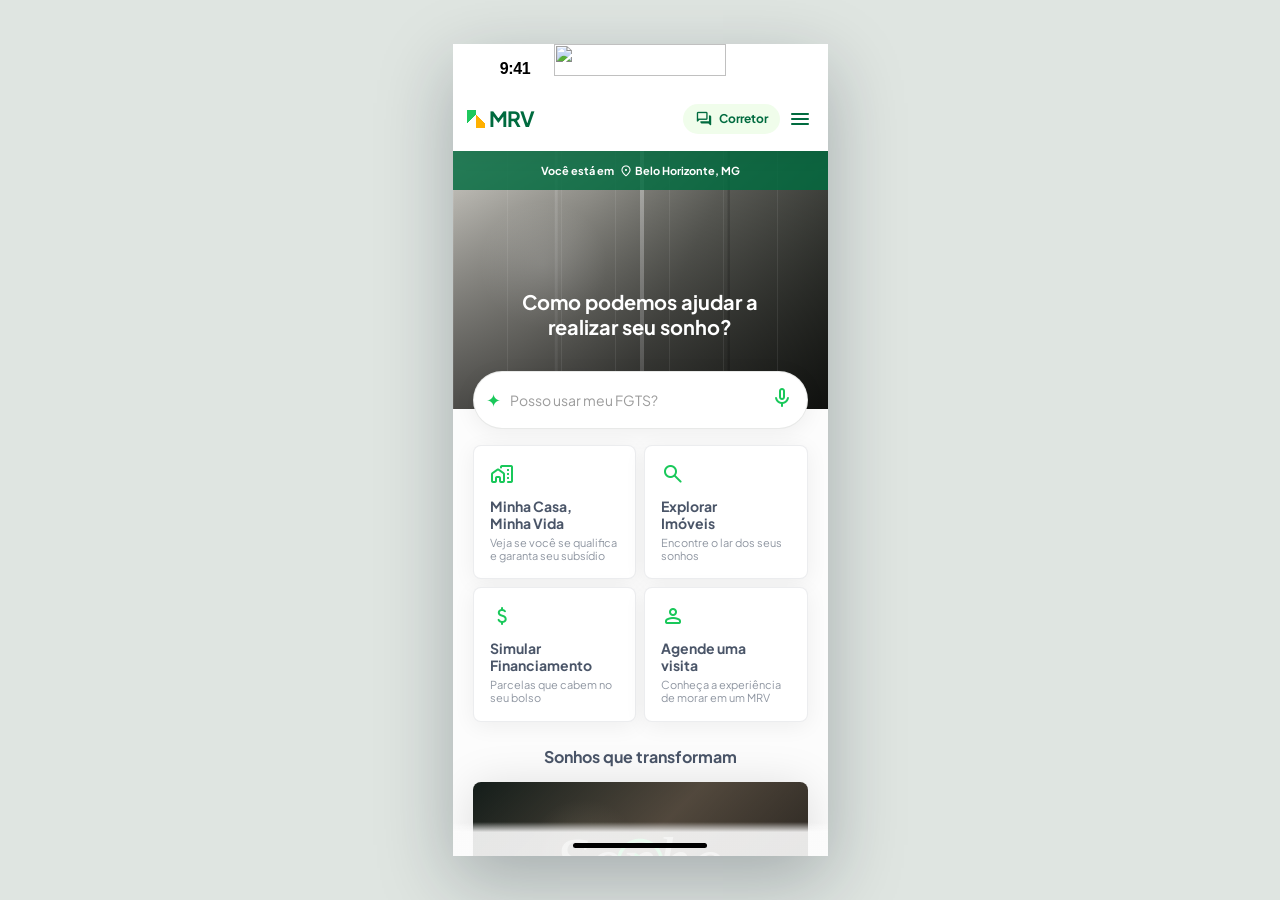
==== index.html @ 311d045f "Initial AI design prototype" ====
<!doctype html>
<html lang="pt-BR">
  <head>
    <meta charset="UTF-8" />
    <meta name="viewport" content="width=device-width, initial-scale=1.0" />
    <title>O Novo Conhecer</title>
    <link rel="preconnect" href="https://fonts.googleapis.com" />
    <link rel="preconnect" href="https://fonts.gstatic.com" crossorigin />
    <link
      href="https://fonts.googleapis.com/css2?family=Material+Symbols+Rounded:opsz,wght,FILL,GRAD@20..48,400,0,0&family=Plus+Jakarta+Sans:wght@400;500;600;700;800"
      rel="stylesheet"
    />
    <link rel="stylesheet" href="./styles.css" />
  </head>
  <body>
    <main class="phone-shell" aria-label="Tela inicial MRV">
      <div class="status-bar" aria-label="Status bar iOS" data-node-id="366:16620" data-name="StatusBar">
        <img
          class="figma-notch"
          src="https://www.figma.com/api/mcp/asset/ece293e5-51d0-4421-b374-fecf5cb0e4fd"
          alt=""
          aria-hidden="true"
        />
        <span class="status-time" data-node-id="1:164">9:41</span>
        <div class="status-icons" aria-hidden="true" data-node-id="I366:16620;839:7141">
          <img
            class="figma-signal"
            src="https://www.figma.com/api/mcp/asset/12b77ed7-d008-4577-a94e-94675d9222b3"
            alt=""
          />
          <img
            class="figma-wifi"
            src="https://www.figma.com/api/mcp/asset/548a55bd-0d71-4fa5-9547-a8ae0a1365d3"
            alt=""
          />
          <span class="figma-battery" data-node-id="1:184">
            <img
              class="battery-outline"
              src="https://www.figma.com/api/mcp/asset/8850a799-9190-4ea7-8a4b-840b930d4a95"
              alt=""
            />
            <img
              class="battery-end"
              src="https://www.figma.com/api/mcp/asset/3847302f-d151-4d03-8fcf-9837c7a10e49"
              alt=""
            />
            <img
              class="battery-fill"
              src="https://www.figma.com/api/mcp/asset/0d9a660a-bb91-4ddc-89e8-e6b5e5849ae8"
              alt=""
            />
          </span>
        </div>
      </div>

      <div class="app-frame is-loading" id="app">
        <div class="skeleton-screen" aria-hidden="true">
          <div class="sk-header">
            <span></span>
            <span></span>
          </div>
          <div class="sk-hero"></div>
          <div class="sk-search"></div>
          <div class="sk-grid">
            <span></span>
            <span></span>
            <span></span>
            <span></span>
          </div>
          <div class="sk-line"></div>
          <div class="sk-video"></div>
          <div class="sk-line short"></div>
          <div class="sk-list">
            <span></span>
            <span></span>
            <span></span>
          </div>
        </div>

        <section class="content" aria-live="polite">
          <header class="topbar reveal">
            <a class="brand" href="#" aria-label="MRV">
              <span class="brand-mark"></span>
              <strong>MRV</strong>
            </a>
            <div class="top-actions">
              <button class="broker-badge" type="button">
                <span class="material-symbols-rounded">forum</span>
                Corretor
              </button>
              <button class="icon-button" type="button" aria-label="Abrir menu">
                <span class="material-symbols-rounded">menu</span>
              </button>
            </div>
          </header>

          <section class="hero reveal">
            <div class="location-strip">
              <span>Você está em</span>
              <strong><span class="material-symbols-rounded">location_on</span>Belo Horizonte, MG</strong>
            </div>
            <h1>Como podemos ajudar a realizar seu sonho?</h1>
          </section>

          <section class="assistant-panel reveal">
            <label class="ai-search" aria-label="Pergunte para a assistente MRV">
              <span class="sparkle" aria-hidden="true">✦</span>
              <span class="prompt-rotator">
                <span class="prompt-track">
                  <span>Posso usar meu FGTS?</span>
                  <span>Encontrar o imóvel perfeito pra mim</span>
                  <span>Como financio meu apartamento?</span>
                  <span>Eu consigo comprar um apartamento?</span>
                </span>
              </span>
              <button type="button" aria-label="Usar microfone">
                <span class="material-symbols-rounded">mic</span>
              </button>
            </label>

            <div class="action-grid">
              <article class="action-card">
                <span class="material-symbols-rounded">maps_home_work</span>
                <h2>Minha Casa, Minha Vida</h2>
                <p>Veja se você se qualifica e garanta seu subsídio</p>
              </article>
              <article class="action-card">
                <span class="material-symbols-rounded">search</span>
                <h2>Explorar Imóveis</h2>
                <p>Encontre o lar dos seus sonhos</p>
              </article>
              <article class="action-card">
                <span class="material-symbols-rounded">attach_money</span>
                <h2>Simular Financiamento</h2>
                <p>Parcelas que cabem no seu bolso</p>
              </article>
              <article class="action-card">
                <span class="material-symbols-rounded">person</span>
                <h2>Agende uma visita</h2>
                <p>Conheça a experiência de morar em um MRV</p>
              </article>
            </div>
          </section>

          <section class="story reveal">
            <h2>Sonhos que transformam</h2>
            <button class="video-card" type="button" aria-label="Reproduzir vídeo Sonhos que transformam">
              <span class="script-word" aria-hidden="true">Sonho</span>
              <span class="play-ring material-symbols-rounded">play_circle</span>
            </button>
            <p>
              Um lar é um lugar onde pessoas conectam histórias, compartilham realizações e constroem seus sonhos.
              Mais de 1 milhão de brasileiros moram em um MRV! Mas não é só assim que a gente transforma a realidade -
              nós vamos além!
            </p>
          </section>

          <section class="cities reveal">
            <p>
              A MRV facilita a conquista da casa própria com apartamentos à venda de forma segura, digital e sem
              burocracia em 160 cidades:
            </p>
            <div class="state-list">
              <button type="button">São Paulo <span class="material-symbols-rounded">keyboard_arrow_down</span></button>
              <button type="button">Rio de Janeiro <span class="material-symbols-rounded">keyboard_arrow_down</span></button>
              <button type="button">Minas Gerais <span class="material-symbols-rounded">keyboard_arrow_down</span></button>
              <button type="button">Bahia <span class="material-symbols-rounded">keyboard_arrow_down</span></button>
            </div>
          </section>

          <footer class="footer reveal">
            <div class="footer-brand"><strong>MRV</strong><span>&CO</span></div>
            <p>MRV, construindo sonhos que transformam o mundo.</p>
            <nav class="social-links" aria-label="Redes sociais">
              <a href="#" aria-label="Facebook"><span class="material-symbols-rounded">thumb_up</span></a>
              <a href="#" aria-label="TikTok"><span class="material-symbols-rounded">music_note</span></a>
              <a href="#" aria-label="Instagram"><span class="material-symbols-rounded">photo_camera</span></a>
              <a href="#" aria-label="X"><span class="material-symbols-rounded">alternate_email</span></a>
              <a href="#" aria-label="YouTube"><span class="material-symbols-rounded">smart_display</span></a>
              <a href="#" aria-label="LinkedIn"><span class="material-symbols-rounded">work</span></a>
            </nav>
            <nav class="footer-links" aria-label="Links institucionais">
              <a href="#">Política de privacidade</a>
              <a href="#">Código de Conduta</a>
              <a href="#">Nova Marca</a>
              <a href="#">Mapa do Site</a>
            </nav>
            <small>2024 Todos os direitos reservados</small>
          </footer>
        </section>
      </div>

      <div class="home-indicator" aria-label="Home indicator iOS" data-node-id="366:16623" data-name="HomeIndicator">
        <span data-node-id="I366:16623;5:3093" data-name="Home Indicator"></span>
      </div>
    </main>
    <script src="./app.js"></script>
  </body>
</html>
---- styles.css ----
:root {
  --green: #006b3f;
  --green-2: #19c85a;
  --orange: #ff7b22;
  --text: #4a5568;
  --text-dark: #242625;
  --muted: rgba(74, 85, 104, 0.62);
  --line: rgba(74, 85, 104, 0.1);
  --paper: #ffffff;
  --screen: #fcfcfc;
  --shadow: 0 4px 22.5px rgba(0, 0, 0, 0.06);
}

* {
  box-sizing: border-box;
}

body {
  min-height: 100vh;
  margin: 0;
  display: grid;
  place-items: center;
  background: #dfe5e1;
  color: var(--text);
  font-family: "Plus Jakarta Sans", -apple-system, BlinkMacSystemFont, "Segoe UI", sans-serif;
}

button,
a {
  font: inherit;
}

.material-symbols-rounded {
  color: var(--green-2);
  direction: ltr;
  display: inline-block;
  font-family: "Material Symbols Rounded";
  font-size: 24px;
  font-style: normal;
  font-weight: normal;
  letter-spacing: normal;
  line-height: 1;
  text-transform: none;
  white-space: nowrap;
  word-wrap: normal;
  -webkit-font-feature-settings: "liga";
  -webkit-font-smoothing: antialiased;
}

.phone-shell {
  width: 375px;
  height: 812px;
  position: relative;
  overflow: hidden;
  background: var(--screen);
  box-shadow: 0 24px 70px rgba(16, 24, 40, 0.28);
}

.status-bar {
  position: absolute;
  z-index: 10;
  top: 0;
  left: 0;
  width: 375px;
  height: 47px;
  background: #fff;
  color: #000;
}

.status-time {
  position: absolute;
  top: 14px;
  left: 35.5px;
  width: 54px;
  text-align: center;
  font-size: 16px;
  font-weight: 700;
  line-height: 21px;
  font-family: -apple-system, BlinkMacSystemFont, "SF Pro Text", sans-serif;
  letter-spacing: -0.32px;
}

.figma-notch {
  position: absolute;
  top: 0;
  left: 50%;
  width: 172px;
  height: 32px;
  transform: translateX(-50%);
}

.status-icons {
  position: absolute;
  top: 19px;
  right: 15.3px;
  display: flex;
  align-items: center;
  gap: 7.5px;
}

.figma-signal {
  width: 18px;
  height: 12px;
  display: block;
}

.figma-wifi {
  width: 17px;
  height: 11.834px;
  display: block;
}

.figma-battery {
  position: relative;
  display: inline-block;
  width: 27.401px;
  height: 13px;
}

.figma-battery img {
  position: absolute;
  display: block;
}

.battery-outline {
  top: 0;
  left: 0;
  width: 25px;
  height: 13px;
}

.battery-end {
  top: 4.89px;
  right: 0;
  width: 1.401px;
  height: 4.22px;
}

.battery-fill {
  top: 2px;
  left: 2px;
  width: 21px;
  height: 9px;
}

.app-frame {
  width: 100%;
  height: 100%;
  overflow-y: auto;
  overflow-x: hidden;
  padding-top: 47px;
  padding-bottom: 34px;
  scrollbar-width: none;
}

.app-frame::-webkit-scrollbar {
  display: none;
}

.content {
  min-height: 1218px;
  background: var(--screen);
  opacity: 1;
  transition: opacity 260ms ease;
}

.is-loading .content {
  opacity: 0;
  pointer-events: none;
}

.topbar {
  position: sticky;
  z-index: 8;
  top: 0;
  height: 60px;
  padding: 16px 16px 20px 14px;
  display: flex;
  align-items: center;
  justify-content: space-between;
  background: #fff;
  box-shadow: var(--shadow);
}

.brand {
  display: inline-flex;
  align-items: center;
  gap: 4px;
  width: 90px;
  height: 24px;
  text-decoration: none;
  color: var(--green);
  font-size: 21px;
  font-weight: 800;
  letter-spacing: -1px;
  line-height: 24px;
}

.brand-mark {
  width: 18px;
  height: 18px;
  display: inline-block;
  background:
    linear-gradient(135deg, #1fc85d 0 50%, transparent 50%) left / 50% 100% no-repeat,
    linear-gradient(45deg, #ffb000 0 50%, transparent 50%) right bottom / 50% 100% no-repeat;
}

.top-actions {
  display: flex;
  align-items: center;
  gap: 8px;
}

.broker-badge,
.icon-button {
  border: 0;
  background: transparent;
  cursor: pointer;
}

.broker-badge {
  height: 30px;
  display: inline-flex;
  align-items: center;
  gap: 6px;
  padding: 6px 12px;
  border-radius: 110px;
  background: rgba(130, 235, 92, 0.12);
  color: var(--green);
  font-size: 12px;
  font-weight: 700;
  line-height: 1;
}

.broker-badge .material-symbols-rounded {
  color: var(--green);
  font-size: 18px;
}

.icon-button {
  width: 24px;
  height: 24px;
  padding: 0;
}

.icon-button .material-symbols-rounded {
  color: var(--green);
}

.hero {
  position: relative;
  height: 258px;
  display: grid;
  align-items: end;
  padding: 0 48px 70px;
  text-align: center;
  color: #fff;
  background:
    linear-gradient(180deg, rgba(0, 0, 0, 0.03) 0%, rgba(0, 0, 0, 0.56) 100%),
    linear-gradient(90deg, transparent 0 27%, rgba(255, 255, 255, 0.18) 27.3% 27.8%, transparent 28% 50%, rgba(255, 255, 255, 0.42) 50% 51%, transparent 51% 73%, rgba(0, 0, 0, 0.18) 73.4% 74%, transparent 74%),
    radial-gradient(circle at 24% 44%, rgba(255, 255, 255, 0.2), transparent 20%),
    linear-gradient(115deg, #d8d6cf 0%, #a09f98 32%, #656660 58%, #252823 100%);
  background-size: auto;
}

.hero::before {
  content: "";
  position: absolute;
  inset: 0;
  background: linear-gradient(90deg, rgba(255, 255, 255, 0.08) 0 1px, transparent 1px 100%);
  background-size: 54px 100%;
  pointer-events: none;
}

.location-strip {
  position: absolute;
  top: 0;
  left: 0;
  width: 100%;
  height: 39px;
  display: flex;
  align-items: center;
  justify-content: center;
  gap: 5px;
  background: rgba(0, 107, 63, 0.82);
  font-size: 11px;
  font-weight: 700;
}

.location-strip strong {
  display: inline-flex;
  align-items: center;
  gap: 2px;
}

.location-strip .material-symbols-rounded {
  color: #fff;
  font-size: 14px;
}

.hero h1 {
  position: relative;
  margin: 0;
  font-size: 20px;
  line-height: 1.25;
  font-weight: 700;
}

.assistant-panel {
  margin-top: -38px;
  padding: 0 20px;
  position: relative;
  z-index: 2;
}

.ai-search {
  height: 58px;
  display: flex;
  align-items: center;
  gap: 9px;
  padding: 0 11px 0 12px;
  border: 1px solid rgba(36, 38, 37, 0.1);
  border-radius: 45px;
  background: #fff;
  box-shadow: 0 4px 22.5px rgba(0, 0, 0, 0.06);
}

.sparkle {
  color: var(--green-2);
  font-size: 18px;
  line-height: 1;
}

.prompt-rotator {
  flex: 1;
  height: 20px;
  overflow: hidden;
  color: rgba(36, 38, 37, 0.46);
  font-size: 14px;
  font-weight: 400;
  line-height: 20px;
}

.prompt-track {
  display: block;
  animation: rotatePrompt 8s infinite;
}

.prompt-track span {
  display: block;
  overflow: hidden;
  text-overflow: ellipsis;
  white-space: nowrap;
}

.ai-search button {
  width: 28px;
  height: 28px;
  padding: 0;
  border: 0;
  background: transparent;
  cursor: pointer;
}

.ai-search .material-symbols-rounded {
  font-size: 24px;
}

.action-grid {
  display: grid;
  grid-template-columns: repeat(2, minmax(0, 1fr));
  gap: 8px;
  margin-top: 16px;
}

.action-card {
  min-height: 110px;
  margin: 0;
  padding: 16px;
  border: 1px solid var(--line);
  border-radius: 8px;
  background: #fff;
  box-shadow: var(--shadow);
}

.action-card .material-symbols-rounded {
  font-size: 24px;
}

.action-card h2 {
  max-width: 124px;
  margin: 8px 0 4px;
  color: var(--text);
  font-size: 14px;
  line-height: 1.2;
  font-weight: 700;
}

.action-card:nth-child(2) h2,
.action-card:nth-child(4) h2 {
  max-width: 96px;
}

.action-card p {
  margin: 0;
  color: rgba(74, 85, 104, 0.62);
  font-size: 11px;
  font-weight: 400;
  line-height: 1.22;
}

.story {
  padding: 25px 20px 0;
}

.story h2 {
  margin: 0 0 16px;
  color: var(--text);
  text-align: center;
  font-size: 16px;
  line-height: 1.2;
  font-weight: 700;
}

.video-card {
  position: relative;
  width: 335px;
  height: 159px;
  overflow: hidden;
  display: grid;
  place-items: center;
  border: 0;
  border-radius: 8px;
  background:
    linear-gradient(rgba(0, 0, 0, 0.36), rgba(0, 0, 0, 0.38)),
    radial-gradient(circle at 33% 44%, rgba(228, 212, 177, 0.24), transparent 22%),
    linear-gradient(135deg, #1f2d28 0%, #80715f 47%, #2c2823 100%);
  box-shadow: 0 4px 45px rgba(0, 0, 0, 0.13);
  cursor: pointer;
}

.script-word {
  position: absolute;
  color: rgba(255, 255, 255, 0.55);
  font-family: Georgia, serif;
  font-size: 68px;
  font-style: italic;
}

.play-ring {
  position: relative;
  color: #37e36f;
  font-size: 56px;
}

.story p,
.cities p {
  margin: 16px 0 0;
  color: var(--text);
  font-size: 14px;
  line-height: 1.5;
  font-weight: 400;
}

.cities {
  padding: 16px 20px 0;
}

.cities p {
  margin-top: 0;
  font-weight: 700;
}

.state-list {
  display: grid;
  gap: 8px;
  margin-top: 16px;
}

.state-list button {
  height: 42px;
  display: flex;
  align-items: center;
  justify-content: space-between;
  padding: 0 16px;
  border: 1px solid var(--line);
  border-radius: 8px;
  background: #fff;
  color: var(--text);
  font-size: 14px;
  font-weight: 400;
  box-shadow: var(--shadow);
  cursor: pointer;
}

.state-list .material-symbols-rounded {
  color: rgba(74, 85, 104, 0.55);
}

.footer {
  margin-top: 16px;
  min-height: 300px;
  padding: 28px 20px 41px;
  display: flex;
  flex-direction: column;
  align-items: center;
  gap: 16px;
  background: rgba(74, 85, 104, 0.1);
  text-align: center;
}

.footer-brand {
  font-size: 30px;
  font-weight: 800;
  line-height: 1;
  letter-spacing: -1px;
}

.footer-brand strong {
  color: var(--green);
}

.footer-brand span {
  color: var(--orange);
}

.footer p {
  width: 266px;
  margin: 0;
  font-size: 14px;
  line-height: 24px;
  font-weight: 400;
}

.social-links {
  display: flex;
  gap: 18px;
}

.social-links a {
  width: 20px;
  height: 20px;
  display: grid;
  place-items: center;
  color: var(--green);
  text-decoration: none;
}

.social-links .material-symbols-rounded {
  color: var(--green);
  font-size: 16px;
}

.footer-links {
  display: grid;
  gap: 8px;
}

.footer-links a,
.footer small {
  color: var(--text);
  font-size: 14px;
  line-height: 1.2;
  text-decoration: none;
}

.results-phone {
  position: relative;
  background: #fff;
}

.results-frame {
  position: relative;
  background: #fff;
  padding-bottom: 112px;
  overflow: hidden;
}

.figma-logo {
  width: 90px;
  height: 24px;
  display: block;
}

.figma-logo img {
  width: 90px;
  height: 24px;
  display: block;
  object-fit: contain;
}

.results-skeleton,
.results-content {
  min-height: 100%;
  background: #fff;
}

.results-skeleton {
  position: absolute;
  z-index: 5;
  inset: 107px 0 34px;
  transition: opacity 260ms ease, visibility 260ms ease;
}

.results-frame:not(.is-loading) .results-skeleton {
  opacity: 0;
  visibility: hidden;
}

.results-frame.is-loading .results-content {
  opacity: 0;
  pointer-events: none;
}

.results-content {
  height: calc(100% - 60px);
  overflow-y: auto;
  overflow-x: hidden;
  padding-bottom: 292px;
  scrollbar-width: none;
  opacity: 1;
  transition: opacity 260ms ease;
}

.results-content::-webkit-scrollbar {
  display: none;
}

.chat-query {
  min-height: 60px;
  display: flex;
  align-items: center;
  gap: 16px;
  padding: 20px;
  border-radius: 0 0 16px 16px;
  background: linear-gradient(100deg, #ecfae8 0%, #f6fff4 100%);
  color: var(--text);
}

.chat-query .material-symbols-rounded {
  color: #00a652;
  font-size: 20px;
}

.chat-query strong {
  font-size: 14px;
  font-weight: 700;
  line-height: 1.5;
}

.assistant-message {
  display: grid;
  grid-template-columns: 20px 1fr;
  gap: 16px;
  padding: 20px 20px 0;
}

.assistant-message .sparkle,
.assistant-loading .sparkle {
  color: #00a652;
  font-size: 20px;
}

.assistant-copy {
  display: grid;
  gap: 20px;
  color: var(--text);
  font-size: 14px;
  font-weight: 500;
  line-height: 1.6;
}

.assistant-copy p {
  margin: 0;
}

.results-frame:not(.is-loading) .assistant-message .sparkle {
  animation: chatSpark 520ms ease-out 80ms both;
}

.results-frame:not(.is-loading) .assistant-copy p {
  animation: chatMessageIn 520ms cubic-bezier(0.2, 0.8, 0.2, 1) both;
  animation-delay: var(--message-delay, 360ms);
}

.results-frame:not(.is-loading) .assistant-copy p:nth-child(3) {
  animation-delay: 360ms;
}

.assistant-loading {
  display: grid;
  grid-template-columns: 20px 1fr;
  gap: 16px;
  padding: 20px;
}

.loading-lines {
  display: grid;
  gap: 16px;
}

.loading-lines span {
  height: 24px;
  border-radius: 120px;
  background:
    linear-gradient(90deg, rgba(0, 107, 63, 0.08), rgba(25, 200, 90, 0.36), rgba(0, 107, 63, 0.08));
  background-size: 220% 100%;
  animation: shimmer 1.05s infinite linear;
}

.loading-lines span:nth-child(2) {
  width: 100%;
}

.loading-lines span:nth-child(3) {
  width: 100%;
}

.bottom-search {
  position: absolute;
  left: 16px;
  right: 16px;
  bottom: 50px;
  height: 36px;
  display: flex;
  align-items: center;
  gap: 10px;
  padding: 8px 12px;
  border: 1px solid rgba(36, 38, 37, 0.1);
  border-radius: 8px;
  background: #fff;
}

.skeleton-bottom span:first-child {
  flex: 1;
  height: 14px;
  border-radius: 999px;
}

.skeleton-bottom .material-symbols-rounded {
  color: #00a652;
  font-size: 20px;
}

.property-sheet {
  position: absolute;
  z-index: 7;
  left: 0;
  right: 0;
  bottom: 0;
  height: 658px;
  margin-top: 0;
  overflow: hidden;
  padding: 12px 20px 124px;
  border-radius: 16px 16px 0 0;
  background: #fff;
  box-shadow: 0 4px 45px rgba(0, 0, 0, 0.13);
  transform: translateY(458px);
  transition: height 420ms cubic-bezier(0.2, 0.8, 0.2, 1), transform 420ms cubic-bezier(0.2, 0.8, 0.2, 1);
  will-change: height, transform;
}

.property-sheet.sheet-expanded {
  transform: translateY(0);
  animation: none !important;
}

.results-frame:not(.is-loading) .property-card {
  animation: cardReveal 520ms ease-out 940ms both;
}

.results-frame:not(.is-loading) .property-card:nth-child(2) {
  animation-delay: 1040ms;
}

.sheet-drag-handle {
  width: 100%;
  height: 26px;
  display: grid;
  place-items: start center;
  margin: 0 0 10px;
  padding: 0;
  border: 0;
  background: transparent;
  cursor: grab;
  touch-action: none;
}

.sheet-drag-handle:active {
  cursor: grabbing;
}

.sheet-drag-handle span {
  width: 40px;
  height: 2px;
  border-radius: 50px;
  background: rgba(74, 85, 104, 0.3);
}

.sheet-heading {
  display: flex;
  align-items: center;
  justify-content: space-between;
  gap: 16px;
  margin-bottom: 24px;
}

.property-sheet h1 {
  margin: 0;
  color: var(--text);
  font-size: 14px;
  font-weight: 700;
  line-height: 1.25;
}

.expanded-title,
.sheet-city,
.sheet-filters {
  display: none;
}

.sheet-expanded .collapsed-title {
  display: none;
}

.sheet-expanded .expanded-title {
  display: inline;
  font-size: 20px;
  line-height: 1.2;
}

.sheet-expanded .sheet-city {
  display: inline;
  color: rgba(74, 85, 104, 0.5);
  font-size: 14px;
  font-weight: 500;
  white-space: nowrap;
}

.sheet-filters {
  align-items: center;
  gap: 10px;
  margin: 0 -2px 24px 0;
  overflow-x: auto;
  scrollbar-width: none;
}

.sheet-expanded .sheet-filters {
  display: flex;
}

.sheet-filters::-webkit-scrollbar {
  display: none;
}

.sheet-filters button {
  height: 36px;
  display: inline-flex;
  align-items: center;
  justify-content: center;
  flex: 0 0 auto;
  padding: 0 18px;
  border: 0;
  border-radius: 999px;
  background: #fff3e8;
  color: #ff7b22;
  font-size: 14px;
  font-weight: 700;
}

.sheet-filters button:first-child {
  width: 44px;
  padding: 0;
}

.sheet-filters .material-symbols-rounded {
  color: #ff7b22;
  font-size: 20px;
}

.property-list {
  display: grid;
  gap: 24px;
  max-height: calc(100% - 62px);
  overflow-y: hidden;
  padding-bottom: 6px;
  scrollbar-width: none;
}

.sheet-expanded .property-list {
  max-height: calc(100% - 136px);
  overflow-y: auto;
}

.property-list::-webkit-scrollbar {
  display: none;
}

.property-card {
  overflow: hidden;
  border: 1px solid rgba(74, 85, 104, 0.1);
  border-radius: 8px;
  background: #fff;
}

.property-image {
  position: relative;
  height: 130px;
  overflow: hidden;
  padding: 16px;
}

.property-image img {
  position: absolute;
  inset: 0;
  width: 100%;
  height: 100%;
  object-fit: cover;
}

.property-image button {
  position: relative;
  z-index: 1;
  width: 28px;
  height: 28px;
  display: grid;
  place-items: center;
  padding: 0;
  border: 0;
  border-radius: 4px;
  background: #fff;
}

.property-image button .material-symbols-rounded {
  color: var(--text);
  font-size: 20px;
  font-variation-settings: "FILL" 0;
}

.property-image button.is-favorite .material-symbols-rounded {
  color: #c42812;
  font-variation-settings: "FILL" 1;
}

.flag {
  position: absolute;
  z-index: 1;
  top: 0;
  right: 0;
  padding: 10px 16px;
  border-radius: 0 0 0 8px;
  font-size: 12px;
  font-weight: 700;
  line-height: 1.2;
}

.flag-green {
  background: var(--green);
  color: #fff;
}

.flag-class {
  background: #002e1b;
  color: #82eb5c;
}

.flag-orange {
  background: #ff8b22;
  color: #fff;
}

.flag-yellow {
  background: #ffb81a;
  color: #242625;
}

.perfect-tag {
  position: absolute;
  z-index: 1;
  left: 135px;
  bottom: -8px;
  height: 17px;
  display: inline-flex;
  align-items: center;
  gap: 4px;
  padding: 5px 8px;
  border-radius: 4px;
  background: #fff7e8;
  color: #99872f;
  font-size: 10px;
  font-weight: 700;
  line-height: 1;
}

.perfect-tag .material-symbols-rounded {
  color: #99872f;
  font-size: 10px;
  font-variation-settings: "FILL" 1;
}

.property-info {
  position: relative;
  display: grid;
  gap: 8px;
  padding: 16px 16px 12px;
  color: var(--text);
}

.visit-tag {
  position: absolute;
  top: -10px;
  left: 16px;
  padding: 5px 8px;
  border-radius: 4px;
  background: #d8f1d2;
  color: var(--green);
  font-size: 10px;
  font-weight: 700;
  line-height: 1.2;
}

.property-info p {
  margin: 0;
  display: flex;
  gap: 8px;
  font-size: 12px;
  line-height: 1.2;
}

.property-info em {
  opacity: 0.6;
  font-style: normal;
}

.property-info h2 {
  margin: 0;
  font-size: 14px;
  font-weight: 700;
  line-height: 1.2;
}

.property-card > a {
  display: block;
  padding: 12px;
  border-top: 1px solid rgba(74, 85, 104, 0.1);
  color: #ee8322;
  font-size: 14px;
  font-weight: 700;
  line-height: 1.2;
  text-align: center;
  text-decoration: none;
}

.fixed-chat {
  position: absolute;
  z-index: 11;
  left: 0;
  right: 0;
  bottom: 34px;
  padding: 16px;
  background: #fff;
  box-shadow: 0 4px 22.5px rgba(0, 0, 0, 0.06);
}

.results-phone.sheet-is-expanded .fixed-chat {
  transform: translateY(86px);
  opacity: 0;
  pointer-events: none;
}

.chat-input {
  height: 36px;
  display: flex;
  align-items: center;
  gap: 10px;
  padding: 8px 12px;
  border: 1px solid rgba(36, 38, 37, 0.1);
  border-radius: 8px;
  background: #fff;
}

.chat-input span:first-child {
  flex: 1;
}

.chat-input button {
  width: 22px;
  height: 22px;
  display: grid;
  place-items: center;
  padding: 0;
  border: 0;
  background: transparent;
}

.chat-input .material-symbols-rounded {
  color: #00a652;
  font-size: 20px;
}

.home-indicator {
  position: absolute;
  z-index: 12;
  left: 0;
  bottom: 0;
  width: 375px;
  height: 34px;
  display: grid;
  place-items: end center;
  padding-bottom: 8px;
  background: linear-gradient(transparent, rgba(252, 252, 252, 0.9) 30%);
}

.results-phone .home-indicator {
  background: #fff;
}

.detail-phone .home-indicator {
  background: #fff;
}

.home-indicator span {
  width: 134px;
  height: 5px;
  border-radius: 100px;
  background: #000;
}

.detail-phone {
  background: #fff;
}

.detail-frame {
  background: #fff;
  overflow-x: hidden;
  padding-bottom: 0;
}

.detail-content {
  width: 100%;
  min-width: 0;
  display: grid;
  gap: 16px;
  overflow: hidden;
  padding: 20px 20px 96px;
}

.detail-content > * {
  min-width: 0;
}

.detail-card {
  min-width: 0;
  display: grid;
  gap: 16px;
}

.detail-title-row {
  min-width: 0;
  display: flex;
  align-items: center;
  justify-content: space-between;
  gap: 16px;
}

.detail-title-row h1 {
  min-width: 0;
  margin: 0;
  overflow: hidden;
  color: var(--text);
  font-size: 14px;
  font-weight: 700;
  line-height: 1.5;
  text-overflow: ellipsis;
  white-space: nowrap;
}

.detail-title-row button,
.detail-hero-image button {
  display: grid;
  place-items: center;
  border: 0;
  background: transparent;
}

.detail-title-row .material-symbols-rounded {
  color: var(--text);
  font-size: 20px;
}

.detail-hero-card,
.detail-box {
  width: 100%;
  min-width: 0;
  max-width: 100%;
  overflow: hidden;
  border: 1px solid rgba(74, 85, 104, 0.1);
  border-radius: 8px;
  background: #fff;
  box-shadow: 0 4px 45px rgba(0, 0, 0, 0.06);
}

.detail-hero-image {
  position: relative;
  height: 159px;
  overflow: hidden;
}

.detail-hero-image > img {
  width: 100%;
  height: 100%;
  display: block;
  object-fit: cover;
}

.detail-hero-image button {
  position: absolute;
  top: 16px;
  left: 16px;
  z-index: 2;
  width: 28px;
  height: 28px;
  border-radius: 4px;
  background: #fff;
}

.detail-hero-image button .material-symbols-rounded {
  color: #c42812;
  font-size: 20px;
  font-variation-settings: "FILL" 1;
}

.detail-tags-over {
  position: absolute;
  left: 12px;
  right: 12px;
  bottom: 8px;
  z-index: 2;
  display: flex;
  align-items: center;
  gap: 4px;
}

.perfect-tag.static,
.visit-tag.static {
  position: static;
  height: 17px;
  display: inline-flex;
  align-items: center;
  white-space: nowrap;
}

.work-progress {
  display: flex;
  align-items: center;
  gap: 16px;
  padding: 16px;
  color: var(--text);
  font-size: 12px;
  font-weight: 700;
}

.work-progress span {
  flex: 1;
  height: 3px;
  overflow: hidden;
  border-radius: 9px;
  background: rgba(74, 85, 104, 0.1);
}

.work-progress i {
  width: 70px;
  height: 3px;
  display: block;
  border-radius: 7px;
  background: var(--green);
}

.work-progress em {
  color: var(--green);
  font-style: normal;
}

.detail-chips {
  display: flex;
  flex-wrap: wrap;
  gap: 4px;
}

.detail-chips span {
  padding: 6px 12px;
  border-radius: 18px;
  background: rgba(130, 235, 92, 0.1);
  color: rgba(0, 107, 63, 0.65);
  font-size: 14px;
  line-height: 1.2;
}

.detail-location {
  margin: -8px 0 0;
  display: flex;
  flex-wrap: wrap;
  align-items: center;
  gap: 8px;
  min-width: 0;
  color: rgba(74, 85, 104, 0.6);
  font-size: 14px;
  line-height: 1.2;
}

.detail-location strong,
.detail-location em {
  min-width: 0;
}

.detail-location .material-symbols-rounded {
  color: var(--green);
  font-size: 16px;
}

.detail-location em {
  font-style: normal;
}

.detail-box {
  padding: 16px;
  box-shadow: none;
}

.detail-box h2,
.gallery-section h2,
.community-section h2,
.info-actions h2 {
  margin: 0 0 12px;
  color: rgba(74, 85, 104, 0.6);
  font-size: 12px;
  font-weight: 700;
  line-height: 1.5;
  text-transform: uppercase;
}

.feature-list {
  display: grid;
  gap: 12px;
  margin: 0;
  padding: 0;
  list-style: none;
}

.feature-list li {
  min-width: 0;
  display: flex;
  align-items: center;
  gap: 8px;
  color: var(--text);
  font-size: 14px;
  line-height: 1.2;
  overflow-wrap: anywhere;
}

.feature-list .material-symbols-rounded {
  color: rgba(74, 85, 104, 0.4);
  font-size: 20px;
}

.detail-copy {
  min-width: 0;
  max-width: 100%;
  margin: 0;
  color: var(--text);
  font-size: 14px;
  line-height: 1.5;
  overflow-wrap: break-word;
}

.detail-divider {
  width: 100%;
  height: 1px;
  margin: 0;
  border: 0;
  background: rgba(74, 85, 104, 0.12);
}

.gallery-grid {
  display: grid;
  grid-template-columns: repeat(3, minmax(0, 1fr));
  gap: 8px;
}

.gallery-grid img {
  min-width: 0;
  width: 100%;
  height: 76px;
  border-radius: 4px;
  cursor: pointer;
  object-fit: cover;
}

.community-card {
  min-width: 0;
  max-width: 100%;
  display: grid;
  grid-template-columns: 90px minmax(0, 1fr) 20px;
  gap: 0;
  overflow: hidden;
  border: 1px solid rgba(74, 85, 104, 0.08);
  border-radius: 8px;
  background: #fff;
  box-shadow: 0 4px 12px rgba(16, 24, 40, 0.05);
}

.community-card > img {
  width: 90px;
  height: 100%;
  min-height: 92px;
  object-fit: cover;
}

.community-card div {
  min-width: 0;
  display: grid;
  gap: 10px;
  padding: 10px 16px;
}

.community-card p {
  width: fit-content;
  margin: 0;
  display: inline-flex;
  align-items: center;
  gap: 4px;
  padding: 4px 8px;
  border-radius: 18px;
  background: rgba(130, 235, 92, 0.2);
  color: rgba(0, 107, 63, 0.65);
  font-size: 10px;
}

.community-card h3 {
  min-width: 0;
  margin: 0;
  color: var(--text);
  font-size: 12px;
  line-height: 1.2;
  overflow-wrap: anywhere;
}

.community-card small {
  min-width: 0;
  color: #abb0bc;
  font-size: 12px;
  overflow-wrap: anywhere;
}

.community-card > .material-symbols-rounded {
  margin: 12px 10px 0 0;
  color: var(--text);
  font-size: 16px;
}

.info-actions > div {
  width: calc(100% + 40px);
  max-width: none;
  display: flex;
  gap: 12px;
  margin: 0 -20px;
  overflow-x: auto;
  overscroll-behavior-x: contain;
  padding: 0 20px 10px;
  scroll-padding: 20px;
  scroll-snap-type: x mandatory;
  scrollbar-width: none;
  -webkit-overflow-scrolling: touch;
}

.info-actions > div::-webkit-scrollbar {
  display: none;
}

.info-actions button {
  width: 154px;
  min-height: 74px;
  flex: 0 0 auto;
  display: flex;
  flex-direction: column;
  justify-content: space-between;
  align-items: flex-start;
  padding: 14px;
  border: 1px solid rgba(74, 85, 104, 0.06);
  border-radius: 8px;
  background: #fff;
  color: var(--text);
  box-shadow: 0 4px 12px rgba(16, 24, 40, 0.05);
  font-size: 12px;
  font-weight: 700;
  line-height: 1.5;
  scroll-snap-align: start;
  text-align: left;
}

.detail-phone .fixed-chat {
  box-shadow: none;
}

.finance-open .detail-frame,
.finance-open > .fixed-chat,
.finance-open > .home-indicator,
.gallery-open .detail-frame,
.gallery-open > .fixed-chat,
.gallery-open > .home-indicator {
  pointer-events: none;
}

.finance-open > .fixed-chat,
.finance-open > .home-indicator,
.gallery-open > .fixed-chat,
.gallery-open > .home-indicator {
  opacity: 0;
}

.finance-overlay {
  position: absolute;
  z-index: 24;
  inset: 0;
  display: none;
  overflow: hidden;
  background: rgba(36, 38, 37, 0.16);
}

.finance-overlay.is-open,
.finance-overlay.is-closing {
  display: block;
}

.finance-sheet {
  position: absolute;
  left: 0;
  bottom: 0;
  width: 375px;
  height: 760px;
  overflow: hidden;
  border-radius: 8px 8px 0 0;
  background: #fff;
  color: var(--text);
  transform: translateY(100%);
}

.finance-overlay.is-open .finance-sheet {
  animation: financeSheetIn 320ms cubic-bezier(0.2, 0.8, 0.2, 1) both;
}

.finance-overlay.is-closing .finance-sheet {
  animation: financeSheetOut 220ms ease-in both;
}

.finance-step {
  position: relative;
  height: 726px;
  display: flex;
  flex-direction: column;
  justify-content: space-between;
  gap: 16px;
  padding: 24px 20px 0;
  background: #fff;
}

.finance-panel {
  display: grid;
  gap: 16px;
  min-width: 0;
}

.finance-handle {
  width: 40px;
  height: 2px;
  margin: 0 auto 0;
  border-radius: 50px;
  background: rgba(74, 85, 104, 0.3);
}

.finance-progress {
  display: flex;
  gap: 2px;
  margin-top: 16px;
}

.finance-progress span {
  position: relative;
  flex: 1;
  height: 3px;
  overflow: hidden;
  border-radius: 9px;
  background: rgba(74, 85, 104, 0.1);
}

.finance-progress span::after {
  content: "";
  position: absolute;
  inset: 0 auto 0 0;
  width: 0;
  height: 100%;
  border-radius: 7px;
  background: var(--text);
}

.finance-progress span.is-active::after,
.finance-progress span.is-done::after {
  width: 100%;
}

.finance-copy {
  display: grid;
  gap: 8px;
  margin-top: 16px;
}

.finance-copy h2 {
  margin: 0;
  color: var(--text);
  font-size: 20px;
  font-weight: 700;
  line-height: 1.35;
}

.finance-copy p {
  margin: 0;
  color: var(--text);
  font-size: 13px;
  line-height: 1.5;
}

.finance-form {
  display: grid;
  gap: 16px;
}

.finance-field {
  display: grid;
  gap: 4px;
}

.finance-field label {
  color: var(--text);
  font-size: 13px;
  line-height: 1.5;
}

.finance-field input {
  width: 100%;
  height: 41px;
  padding: 10px 16px;
  border: 1px solid rgba(74, 85, 104, 0.2);
  border-radius: 4px;
  background: #fff;
  color: var(--text);
  font: inherit;
  font-size: 13px;
  outline: none;
}

.finance-field input::placeholder {
  color: rgba(74, 85, 104, 0.6);
}

.finance-options {
  overflow: hidden;
  border: 1px solid rgba(74, 85, 104, 0.3);
  border-radius: 4px;
}

.finance-options button {
  width: 100%;
  height: 49px;
  display: flex;
  align-items: center;
  padding: 16px;
  border: 0;
  border-bottom: 1px solid rgba(74, 85, 104, 0.1);
  background: #fff;
  color: var(--text);
  font-size: 13px;
  text-align: left;
}

.finance-options button:last-child {
  border-bottom: 0;
}

.finance-options button.is-selected {
  background: rgba(0, 107, 63, 0.08);
  color: var(--green);
  font-weight: 700;
}

.finance-footer {
  display: grid;
  gap: 16px;
  padding-bottom: 0;
}

.finance-continue {
  width: 100%;
  height: 43px;
  display: grid;
  place-items: center;
  padding: 0 32px;
  border: 0;
  border-radius: 54px;
  background: var(--green);
  color: #fff;
  font-size: 14px;
  font-weight: 700;
  line-height: 1.2;
}

.finance-privacy {
  min-height: 55px;
  margin: 0;
  color: rgba(74, 85, 104, 0.6);
  font-size: 12px;
  line-height: 18px;
  text-align: center;
}

.finance-privacy span {
  color: var(--green);
  text-decoration: underline;
}

.finance-loading {
  height: 726px;
  display: grid;
  place-items: center;
  padding-bottom: 92px;
  text-align: center;
}

.finance-loading img {
  width: 108px;
  height: 107px;
  margin: 0 auto 13px;
  display: block;
}

.finance-loading h2 {
  margin: 0;
  color: var(--text);
  font-size: 18px;
  font-weight: 700;
  line-height: 1.5;
}

.finance-result {
  display: grid;
  gap: 16px;
}

.finance-result .finance-copy {
  margin-top: 0;
}

.simulation-card {
  display: grid;
  gap: 16px;
  padding: 20px;
  border: 1px solid rgba(74, 85, 104, 0.1);
  border-radius: 8px;
  background: #fff;
  box-shadow: 0 4px 22.5px rgba(0, 0, 0, 0.06);
  text-align: center;
}

.simulation-card h3,
.simulation-card p {
  margin: 0;
}

.simulation-card h3 {
  color: var(--text);
  font-size: 13px;
}

.simulation-value {
  display: flex;
  align-items: baseline;
  justify-content: center;
  gap: 4px;
  color: #079d56;
  font-weight: 700;
}

.simulation-value span:first-child {
  font-size: 14px;
}

.simulation-value span:last-child {
  font-size: 22px;
}

.simulation-caption {
  color: var(--text);
  font-size: 11px;
}

.simulation-note {
  color: #727d79;
  font-size: 10px;
}

.simulation-card hr {
  width: 100%;
  height: 1px;
  margin: 0;
  border: 0;
  background: rgba(74, 85, 104, 0.1);
}

.simulation-payment {
  display: flex;
  justify-content: center;
  gap: 16px;
}

.simulation-payment div {
  display: grid;
  gap: 4px;
}

.simulation-payment strong {
  color: var(--text);
  font-size: 13px;
}

.simulation-payment span {
  color: var(--text);
  font-size: 13px;
}

.simulation-adjust {
  width: fit-content;
  margin: 0 auto;
  display: inline-flex;
  align-items: center;
  gap: 8px;
  padding: 6px 12px;
  border: 0;
  border-radius: 70px;
  background: rgba(255, 139, 34, 0.1);
  color: #ff8503;
  font-size: 11px;
  font-weight: 700;
}

.simulation-adjust .material-symbols-rounded {
  color: #ff8503;
  font-size: 16px;
}

.visit-calendar {
  display: grid;
  gap: 16px;
}

.visit-calendar-card {
  display: grid;
  gap: 12px;
  padding: 16px;
  border-radius: 13px;
  background: #fff;
  box-shadow: 0 10px 30px rgba(0, 0, 0, 0.1);
}

.visit-calendar-month {
  height: 28px;
  display: flex;
  align-items: center;
  justify-content: space-between;
  color: var(--green);
  font-size: 18px;
}

.visit-calendar-month strong {
  color: var(--text);
  font-size: 14px;
}

.visit-week,
.visit-days {
  display: grid;
  grid-template-columns: repeat(7, 1fr);
  align-items: center;
  justify-items: center;
}

.visit-week {
  color: rgba(74, 85, 104, 0.3);
  font-size: 12px;
  font-weight: 700;
}

.visit-days {
  row-gap: 6px;
  color: var(--text);
  font-size: 14px;
}

.visit-days button,
.visit-days span {
  width: 40px;
  height: 40px;
  display: grid;
  place-items: center;
  border: 0;
  border-radius: 4px;
  background: transparent;
  color: inherit;
  font: inherit;
}

.visit-days .is-muted {
  color: rgba(74, 85, 104, 0.3);
}

.visit-days .is-today {
  border-radius: 100px;
  background: var(--green);
  color: #fff;
}

.visit-days .is-selected {
  background: rgba(7, 157, 86, 0.15);
  color: #079d56;
}

.visit-times {
  display: grid;
  grid-template-columns: repeat(4, minmax(0, 1fr));
  gap: 16px;
}

.visit-times button {
  min-width: 70px;
  height: 28px;
  padding: 0 12px;
  border: 0;
  border-radius: 70px;
  background: rgba(255, 139, 34, 0.1);
  color: #ee8322;
  font-size: 12px;
  font-weight: 700;
}

.visit-times button.is-selected {
  border: 1px solid rgba(7, 157, 86, 0.1);
  background: rgba(7, 157, 86, 0.15);
  color: #079d56;
}

.visit-confirmation {
  display: grid;
  gap: 16px;
}

.visit-confirmation h2 {
  margin: 0;
  color: var(--text);
  font-size: 20px;
  line-height: 1.35;
}

.visit-confirmation p {
  margin: 0;
  color: var(--text);
  font-size: 13px;
  line-height: 1.5;
}

.visit-qr {
  display: grid;
  justify-items: center;
  gap: 10px;
}

.visit-qr-code {
  position: relative;
  width: 119px;
  height: 110px;
  overflow: hidden;
}

.visit-qr-code img {
  position: absolute;
  top: -115px;
  left: -110px;
  width: 340px;
  height: 340px;
  max-width: none;
}

.visit-qr p {
  font-size: 12px;
  text-align: center;
}

.visit-divider {
  width: 100%;
  height: 1px;
  border: 0;
  background: rgba(74, 85, 104, 0.12);
}

.visit-details {
  display: grid;
  gap: 8px;
}

.visit-details strong,
.visit-details span {
  color: var(--text);
  font-size: 13px;
  line-height: 1.5;
}

.finance-adjust-step {
  justify-content: start;
  gap: 16px;
  padding-top: 34px;
  overflow: hidden;
  box-shadow: 0 4px 22.5px rgba(0, 0, 0, 0.2);
}

.finance-adjust-step::before {
  content: "";
  position: absolute;
  z-index: -1;
  top: -10px;
  left: 10px;
  width: 355px;
  height: 33px;
  border-radius: 10px;
  background: #fff;
  opacity: 0.85;
}

.adjust-card {
  display: grid;
  gap: 16px;
  padding: 20px;
  border: 1px solid rgba(74, 85, 104, 0.1);
  border-radius: 8px;
  background: #fff;
  box-shadow: 0 4px 22.5px rgba(0, 0, 0, 0.06);
  text-align: center;
}

.adjust-kicker {
  margin: 0;
  color: var(--text);
  font-size: 12px;
  text-transform: uppercase;
}

.adjust-title {
  margin: 0;
  color: var(--text);
  font-size: 14px;
  font-weight: 700;
}

.adjust-description {
  margin: 0;
  color: var(--text);
  font-size: 13px;
  line-height: 1.5;
}

.adjust-card hr {
  width: 100%;
  height: 1px;
  margin: 0;
  border: 0;
  background: rgba(74, 85, 104, 0.1);
}

.adjust-slider {
  display: grid;
  gap: 10px;
  text-align: left;
}

.adjust-slider-row {
  display: flex;
  align-items: center;
  justify-content: space-between;
  gap: 12px;
}

.adjust-slider-row label {
  color: #5d615f;
  font-size: 13px;
}

.adjust-slider-row strong {
  padding-bottom: 1px;
  border-bottom: 1px dotted #079d56;
  color: #434645;
  font-size: 13px;
  font-weight: 400;
}

.adjust-slider input[type="range"] {
  width: 100%;
  height: 16px;
  accent-color: #079d56;
}

.finance-adjust-fields {
  display: grid;
  gap: 14px;
}

.finance-save {
  margin-top: auto;
}

.finance-home-indicator {
  position: relative;
  z-index: 1;
  background: #fff;
}

.finance-step.is-entering .finance-panel,
.finance-step.is-entering .finance-footer {
  animation: financeStepIn 240ms ease-out both;
}

.gallery-overlay {
  position: absolute;
  z-index: 30;
  inset: 0;
  display: none;
  overflow: hidden;
  background: #fff;
  color: var(--text);
}

@keyframes financeSheetIn {
  from {
    transform: translateY(100%);
  }

  to {
    transform: translateY(0);
  }
}

@keyframes financeSheetOut {
  from {
    transform: translateY(0);
  }

  to {
    transform: translateY(100%);
  }
}

@keyframes financeStepIn {
  from {
    opacity: 0;
    transform: translateY(10px);
  }

  to {
    opacity: 1;
    transform: translateY(0);
  }
}

.gallery-overlay.is-open,
.gallery-overlay.is-closing {
  display: block;
}

.gallery-overlay.is-open {
  animation: galleryIn 220ms ease-out both;
}

.gallery-overlay.is-closing {
  animation: galleryOut 180ms ease-in both;
}

.gallery-status {
  z-index: 31;
}

.gallery-story-header {
  position: absolute;
  z-index: 33;
  top: 67px;
  left: 20px;
  right: 20px;
  display: flex;
  align-items: center;
  gap: 20px;
}

.gallery-overlay.is-open .gallery-story-header {
  animation: galleryControlsIn 260ms ease-out 80ms both;
}

.gallery-overlay.is-closing .gallery-story-header {
  animation: galleryControlsOut 140ms ease-in both;
}

.story-progress {
  flex: 1;
  min-width: 0;
  display: flex;
  align-items: center;
  gap: 2px;
}

.story-progress span {
  position: relative;
  flex: 1 1 0;
  height: 3px;
  overflow: hidden;
  border-radius: 9px;
  background: rgba(74, 85, 104, 0.1);
}

.story-progress span::after {
  content: "";
  position: absolute;
  inset: 0 auto 0 0;
  width: 0;
  border-radius: 7px;
  background: var(--text);
  transition: width 180ms ease;
}

.story-progress span.is-seen::after,
.story-progress span.is-active::after {
  width: 100%;
}

.gallery-close {
  width: 24px;
  height: 24px;
  flex: 0 0 auto;
  display: grid;
  place-items: center;
  padding: 4px;
  border: 0;
  border-radius: 50%;
  background: rgba(74, 85, 104, 0.1);
}

.gallery-close .material-symbols-rounded {
  color: var(--text);
  font-size: 16px;
}

.gallery-viewer {
  position: absolute;
  inset: 112px 20px auto;
  margin: 0;
}

.gallery-stage {
  width: 335px;
  height: 472px;
  overflow: hidden;
  border-radius: 8px;
  background: #eef2f0;
}

.gallery-overlay.is-open .gallery-stage {
  animation: galleryPhotoIn 320ms cubic-bezier(0.2, 0.8, 0.2, 1) 60ms both;
}

.gallery-overlay.is-closing .gallery-stage {
  animation: galleryPhotoOut 170ms ease-in both;
}

.gallery-stage img {
  width: 100%;
  height: 100%;
  display: block;
  object-fit: cover;
}

.gallery-viewer figcaption {
  display: grid;
  gap: 14px;
  margin-top: 22px;
  color: var(--text);
  line-height: 1.5;
}

.gallery-overlay.is-open .gallery-viewer figcaption {
  animation: galleryCaptionIn 280ms ease-out 130ms both;
}

.gallery-overlay.is-closing .gallery-viewer figcaption {
  animation: galleryCaptionOut 130ms ease-in both;
}

.gallery-viewer strong {
  font-size: 16px;
  font-weight: 700;
}

.gallery-viewer span {
  font-size: 14px;
  font-weight: 400;
}

.gallery-tap-zone {
  position: absolute;
  z-index: 32;
  top: 112px;
  bottom: 188px;
  width: 50%;
  border: 0;
  background: transparent;
}

.gallery-prev {
  left: 0;
}

.gallery-next {
  right: 0;
}

.gallery-home-indicator {
  z-index: 33;
  background: #fff;
}

@keyframes galleryIn {
  from {
    opacity: 0;
  }

  to {
    opacity: 1;
  }
}

@keyframes galleryOut {
  from {
    opacity: 1;
  }

  to {
    opacity: 0;
  }
}

@keyframes galleryControlsIn {
  from {
    opacity: 0;
    transform: translateY(-8px);
  }

  to {
    opacity: 1;
    transform: translateY(0);
  }
}

@keyframes galleryControlsOut {
  from {
    opacity: 1;
    transform: translateY(0);
  }

  to {
    opacity: 0;
    transform: translateY(-6px);
  }
}

@keyframes galleryPhotoIn {
  from {
    opacity: 0;
    transform: translateY(18px) scale(0.965);
  }

  to {
    opacity: 1;
    transform: translateY(0) scale(1);
  }
}

@keyframes galleryPhotoOut {
  from {
    opacity: 1;
    transform: translateY(0) scale(1);
  }

  to {
    opacity: 0;
    transform: translateY(12px) scale(0.975);
  }
}

@keyframes galleryCaptionIn {
  from {
    opacity: 0;
    transform: translateY(10px);
  }

  to {
    opacity: 1;
    transform: translateY(0);
  }
}

@keyframes galleryCaptionOut {
  from {
    opacity: 1;
    transform: translateY(0);
  }

  to {
    opacity: 0;
    transform: translateY(6px);
  }
}

.info-actions .material-symbols-rounded {
  color: #ff7b22;
  font-size: 16px;
}

.skeleton-screen {
  position: absolute;
  z-index: 6;
  inset: 47px 0 34px;
  padding: 16px 20px;
  background: #fff;
  transition: opacity 260ms ease, visibility 260ms ease;
}

.app-frame:not(.is-loading) .skeleton-screen {
  opacity: 0;
  visibility: hidden;
}

.sk-header,
.sk-grid,
.sk-list {
  display: grid;
  gap: 8px;
}

.sk-header {
  grid-template-columns: 92px 74px;
  justify-content: space-between;
  align-items: center;
  height: 44px;
}

.sk-header span,
.sk-hero,
.sk-search,
.sk-grid span,
.sk-line,
.sk-video,
.sk-list span {
  border-radius: 8px;
  background: linear-gradient(90deg, #eef2f0 0%, #f8faf9 45%, #eef2f0 90%);
  background-size: 200% 100%;
  animation: shimmer 1.05s infinite linear;
}

.sk-header span {
  height: 20px;
}

.sk-hero {
  height: 206px;
  margin: 10px -20px 0;
  border-radius: 0;
}

.sk-search {
  height: 58px;
  margin-top: -28px;
  border-radius: 45px;
}

.sk-grid {
  grid-template-columns: 1fr 1fr;
  margin-top: 16px;
}

.sk-grid span {
  height: 110px;
}

.sk-line {
  height: 18px;
  margin: 24px auto 16px;
  width: 170px;
}

.sk-line.short {
  width: 100%;
  height: 64px;
  margin: 16px 0;
}

.sk-video {
  height: 159px;
}

.sk-list span {
  height: 42px;
}

.reveal {
  opacity: 0;
  transform: translateY(14px);
}

.app-frame:not(.is-loading) .reveal {
  animation: enter 560ms cubic-bezier(0.2, 0.8, 0.2, 1) forwards;
}

.app-frame:not(.is-loading) .reveal:nth-of-type(2) {
  animation-delay: 60ms;
}

.app-frame:not(.is-loading) .reveal:nth-of-type(3) {
  animation-delay: 120ms;
}

.app-frame:not(.is-loading) .reveal:nth-of-type(4) {
  animation-delay: 180ms;
}

.app-frame:not(.is-loading) .reveal:nth-of-type(5) {
  animation-delay: 240ms;
}

@keyframes shimmer {
  to {
    background-position: -200% 0;
  }
}

@keyframes enter {
  to {
    opacity: 1;
    transform: translateY(0);
  }
}

@keyframes chatMessageIn {
  from {
    opacity: 0;
    transform: translateY(8px);
  }
  to {
    opacity: 1;
    transform: translateY(0);
  }
}

@keyframes chatSpark {
  from {
    opacity: 0;
    transform: scale(0.72) rotate(-12deg);
  }
  to {
    opacity: 1;
    transform: scale(1) rotate(0);
  }
}

@keyframes sheetRise {
  from {
    opacity: 0;
    transform: translateY(48px);
  }
  to {
    opacity: 1;
    transform: translateY(0);
  }
}

@keyframes sheetIntro {
  from {
    opacity: 0;
    transform: translateY(314px);
  }
  to {
    opacity: 1;
    transform: translateY(276px);
  }
}

@keyframes cardReveal {
  from {
    opacity: 0;
    transform: translateY(14px);
  }
  to {
    opacity: 1;
    transform: translateY(0);
  }
}

@keyframes rotatePrompt {
  0%,
  20% {
    transform: translateY(0);
  }
  25%,
  45% {
    transform: translateY(-20px);
  }
  50%,
  70% {
    transform: translateY(-40px);
  }
  75%,
  95% {
    transform: translateY(-60px);
  }
  100% {
    transform: translateY(0);
  }
}

@media (max-width: 430px) {
  body {
    place-items: start center;
    background: var(--screen);
  }

  .phone-shell {
    box-shadow: none;
  }
}
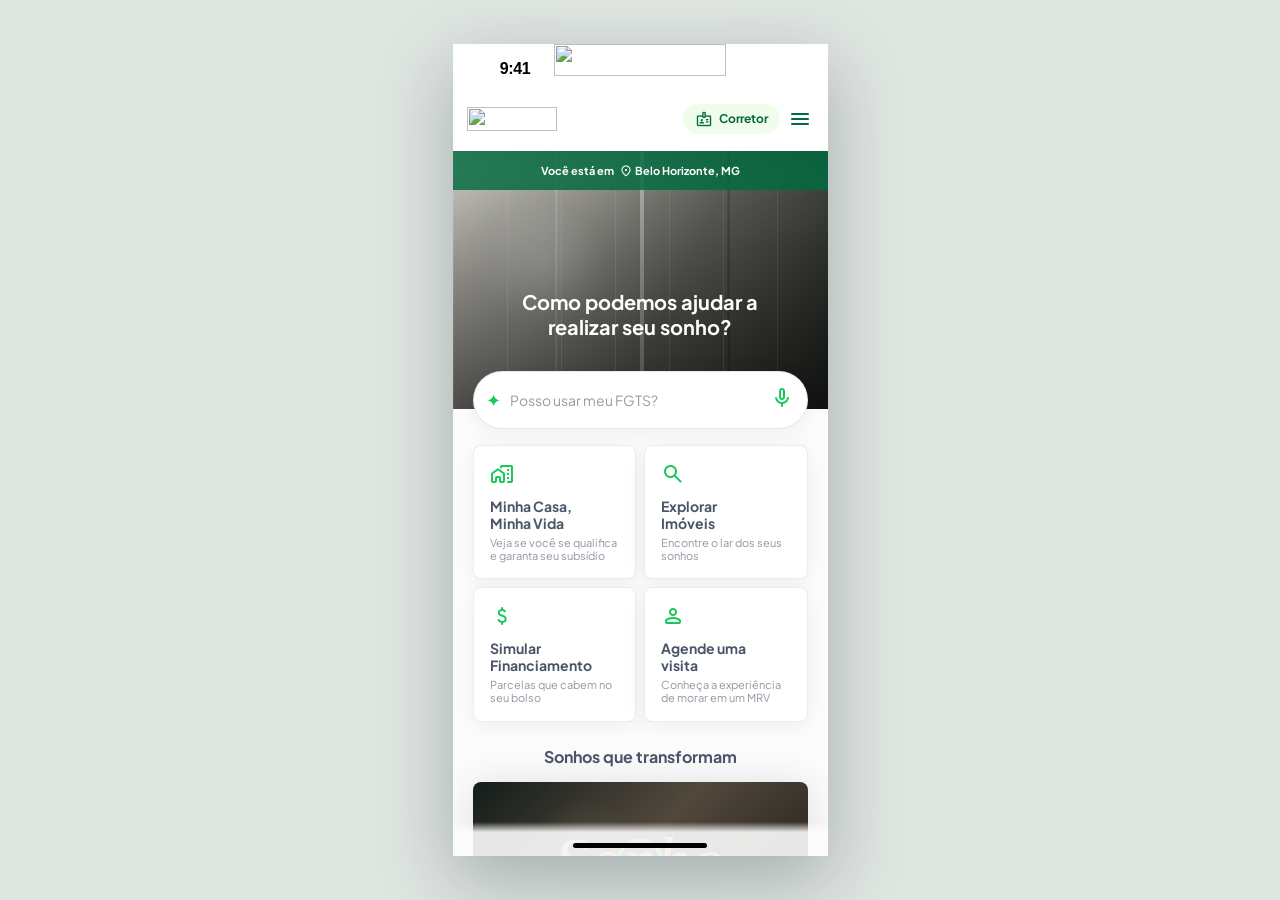
==== commit 64903e2d: "Refine navigation and results sheet" ====
--- a/index.html
+++ b/index.html
@@ -79,13 +79,12 @@
 
         <section class="content" aria-live="polite">
           <header class="topbar reveal">
-            <a class="brand" href="#" aria-label="MRV">
-              <span class="brand-mark"></span>
-              <strong>MRV</strong>
+            <a class="brand figma-logo" href="./index.html" aria-label="MRV">
+              <img src="https://www.figma.com/api/mcp/asset/47ecddb4-44d8-4f90-97cd-57dc510f3d0c" alt="" />
             </a>
             <div class="top-actions">
               <button class="broker-badge" type="button">
-                <span class="material-symbols-rounded">forum</span>
+                <span class="material-symbols-rounded">badge</span>
                 Corretor
               </button>
               <button class="icon-button" type="button" aria-label="Abrir menu">
@@ -124,11 +123,11 @@
                 <h2>Minha Casa, Minha Vida</h2>
                 <p>Veja se você se qualifica e garanta seu subsídio</p>
               </article>
-              <article class="action-card">
+              <a class="action-card" href="./resultados.html">
                 <span class="material-symbols-rounded">search</span>
                 <h2>Explorar Imóveis</h2>
                 <p>Encontre o lar dos seus sonhos</p>
-              </article>
+              </a>
               <article class="action-card">
                 <span class="material-symbols-rounded">attach_money</span>
                 <h2>Simular Financiamento</h2>
--- a/styles.css
+++ b/styles.css
@@ -381,6 +381,17 @@
   border-radius: 8px;
   background: #fff;
   box-shadow: var(--shadow);
+  color: inherit;
+  text-decoration: none;
+}
+
+.action-card[href] {
+  cursor: pointer;
+}
+
+.action-card[href]:focus-visible {
+  outline: 2px solid var(--brand-green);
+  outline-offset: 2px;
 }
 
 .action-card .material-symbols-rounded {
@@ -755,7 +766,7 @@
   border-radius: 16px 16px 0 0;
   background: #fff;
   box-shadow: 0 4px 45px rgba(0, 0, 0, 0.13);
-  transform: translateY(458px);
+  transform: translateY(385px);
   transition: height 420ms cubic-bezier(0.2, 0.8, 0.2, 1), transform 420ms cubic-bezier(0.2, 0.8, 0.2, 1);
   will-change: height, transform;
 }
